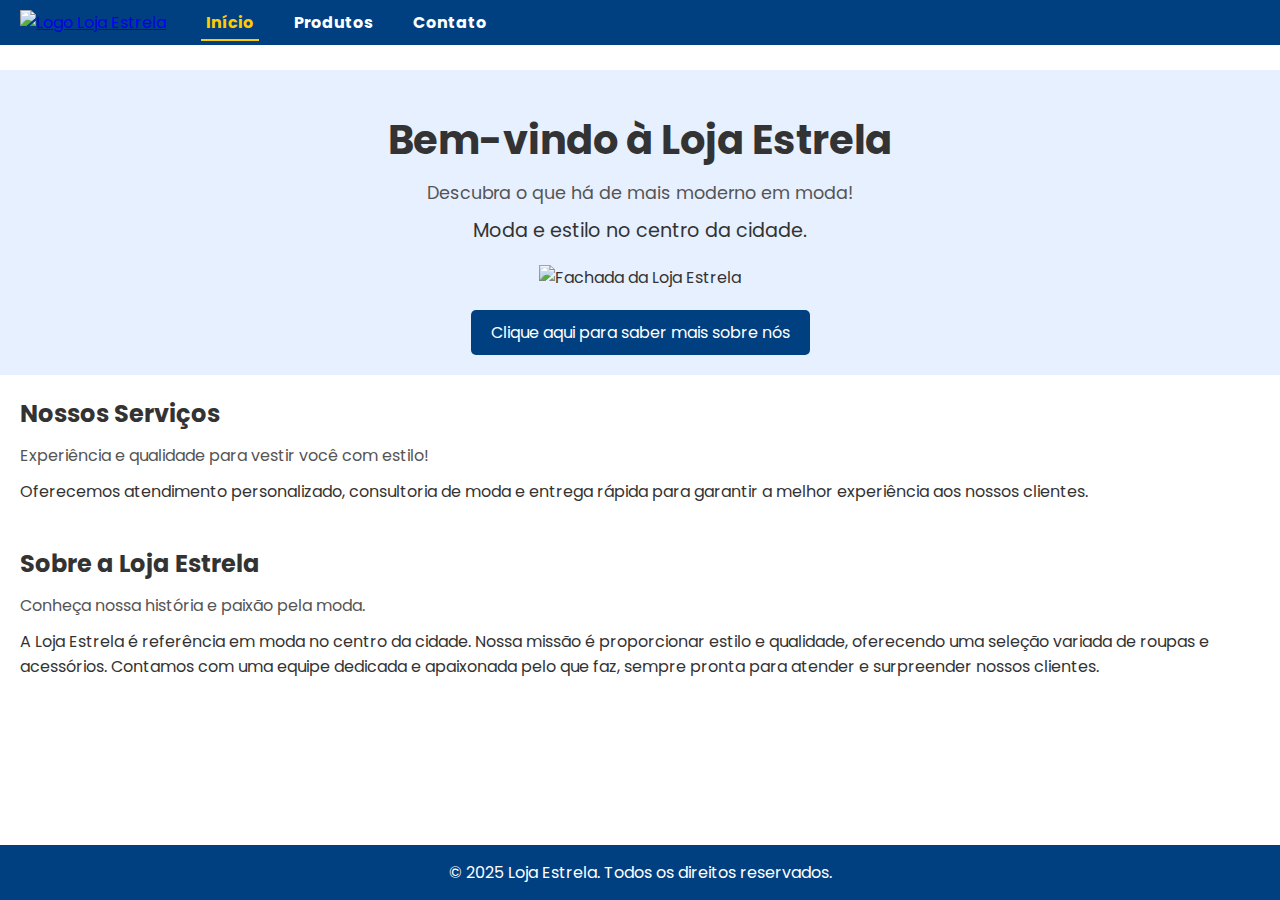
==== index.html @ eb865dee "Add files via upload" ====
<!DOCTYPE html>
<html lang="pt-BR">
<head>
  <meta charset="UTF-8">
  <meta name="viewport" content="width=device-width, initial-scale=1.0">
  <title>Loja Estrela - Página Inicial</title>
  <link href="https://fonts.googleapis.com/css2?family=Poppins:wght@300;400;600&display=swap" rel="stylesheet">
  <link rel="stylesheet" href="style.css">
</head>
<body>
  <header>
    <nav class="menu">
      <div class="logo-container">
        <a href="index.html">
          <img src="imagens/logo.png" alt="Logo Loja Estrela" class="logo">
        </a>
      </div>
      <ul>
        <li><a href="index.html" class="active">Início</a></li>
        <li><a href="produtos.html">Produtos</a></li>
        <li><a href="contato.html">Contato</a></li>
      </ul>
    </nav>
    <div class="hero">
      <h1>Bem-vindo à Loja Estrela</h1>
      <p class="tagline">Descubra o que há de mais moderno em moda!</p>
      <p>Moda e estilo no centro da cidade.</p>
      <img src="imagens/fachada.jpeg" alt="Fachada da Loja Estrela" class="fachada">
      <br>
      <a href="#sobre" class="btn">Clique aqui para saber mais sobre nós</a>
    </div>
  </header>

  <main>
    <section id="servicos">
      <h2>Nossos Serviços</h2>
      <p class="tagline">Experiência e qualidade para vestir você com estilo!</p>
      <p>Oferecemos atendimento personalizado, consultoria de moda e entrega rápida para garantir a melhor experiência aos nossos clientes.</p>
    </section>

    <section id="sobre">
      <h2>Sobre a Loja Estrela</h2>
      <p class="tagline">Conheça nossa história e paixão pela moda.</p>
      <p>A Loja Estrela é referência em moda no centro da cidade. Nossa missão é proporcionar estilo e qualidade, oferecendo uma seleção variada de roupas e acessórios. Contamos com uma equipe dedicada e apaixonada pelo que faz, sempre pronta para atender e surpreender nossos clientes.</p>
    </section>
  </main>

  <footer>
    <p>&copy; 2025 Loja Estrela. Todos os direitos reservados.</p>
  </footer>
</body>
</html>
---- style.css ----
/* Reset e estilos base */
* {
    margin: 0;
    padding: 0;
    box-sizing: border-box;
    font-family: 'Poppins', sans-serif;
  }
  
  html, body {
    height: 100%;
    color: #333;
  }
  
  /* Layout geral com footer na parte inferior */
  body {
    display: flex;
    flex-direction: column;
  }
  
  /* Navbar fixa ao topo */
  .menu {
    position: fixed;
    top: 0;
    left: 0;
    right: 0;
    background: #004080;
    padding: 10px 20px;
    z-index: 1000;
    display: flex;
    align-items: center;
  }
  .logo-container {
    margin-right: 20px;
  }
  .logo {
    height: 40px;
  }
  
  .menu ul {
    list-style: none;
    display: flex;
    margin: 0;
    padding: 0;
  }
  .menu ul li {
    margin: 0 15px;
  }
  .menu ul li a {
    color: #fff;
    text-decoration: none;
    font-weight: bold;
    padding: 5px;
    transition: color 0.3s, border-bottom 0.3s;
  }
  .menu ul li a:hover,
  .menu ul li a.active {
    color: #ffcc00;
    border-bottom: 2px solid #ffcc00;
  }
  
  /* Para evitar que o conteúdo fique oculto atrás da navbar fixa */
  header {
    margin-top: 70px; /* Espaço equivalente à altura da navbar */
    text-align: center;
    background: #e6f0ff;
    padding: 20px;
  }
  
  .hero {
    margin-top: 20px;
  }
  .hero h1 {
    font-size: 2.5rem;
    margin-bottom: 10px;
  }
  .hero .tagline {
    font-size: 1.1rem;
    color: #555;
    margin-bottom: 10px;
  }
  .hero p {
    font-size: 1.2rem;
    margin-bottom: 20px;
  }
  .fachada {
    max-width: 100%;
    height: auto;
    margin-bottom: 20px;
  }
  .btn {
    display: inline-block;
    background: #004080;
    color: #fff;
    padding: 10px 20px;
    text-decoration: none;
    border-radius: 5px;
    transition: background 0.3s;
  }
  .btn:hover {
    background: #ffcc00;
    color: #004080;
  }
  
  /* Conteúdo principal e espaçamentos */
  main {
    flex: 1;
    padding: 20px;
    line-height: 1.6;
  }
  section {
    margin-bottom: 40px;
  }
  .tagline {
    font-size: 1rem;
    color: #555;
    margin: 10px 0;
  }
  
  /* Seção de produtos */
  .produtos-container {
    display: flex;
    flex-wrap: wrap;
    justify-content: center;
    gap: 20px;
    align-items: flex-start;
  }
  .produto {
    border: 1px solid #ddd;
    padding: 15px;
    width: 200px;
    text-align: center;
    background: #fff;
    transition: transform 0.3s;
  }
  .produto:hover {
    transform: scale(1.05);
  }
  .produto img {
    width: 100%;
    height: auto;
    margin-bottom: 10px;
  }
  .produto-btn {
    background: #004080;
    color: #fff;
    border: none;
    padding: 8px 16px;
    border-radius: 4px;
    cursor: pointer;
    transition: background 0.3s;
  }
  .produto-btn:hover {
    background: #ffcc00;
    color: #004080;
  }
  
  /* Seção de contato */
  .contato {
    display: flex;
    flex-wrap: wrap;
    gap: 40px;
    justify-content: center;
  }
  .form-contato, .localizacao {
    flex: 1;
    min-width: 300px;
  }
  .form-contato form {
    display: flex;
    flex-direction: column;
  }
  .form-contato label {
    margin-top: 10px;
    margin-bottom: 5px;
  }
  .form-contato input,
  .form-contato textarea {
    padding: 10px;
    border: 1px solid #ccc;
    border-radius: 4px;
    margin-bottom: 10px;
  }
  .form-contato button {
    margin-top: 15px;
    padding: 10px;
    background: #004080;
    color: #fff;
    border: none;
    border-radius: 4px;
    cursor: pointer;
    transition: background 0.3s;
  }
  .form-contato button:hover {
    background: #ffcc00;
    color: #004080;
  }
  
  /* Embed do Google Maps */
  .map-container {
    width: 100%;
    height: 400px;
  }
  .map-container iframe {
    width: 100%;
    height: 100%;
    border: 0;
  }
  
  /* Footer */
  footer {
    text-align: center;
    padding: 15px;
    background: #004080;
    color: #fff;
  }
  
  /* Responsividade */
  @media (max-width: 768px) {
    .menu ul {
      flex-direction: column;
    }
  }
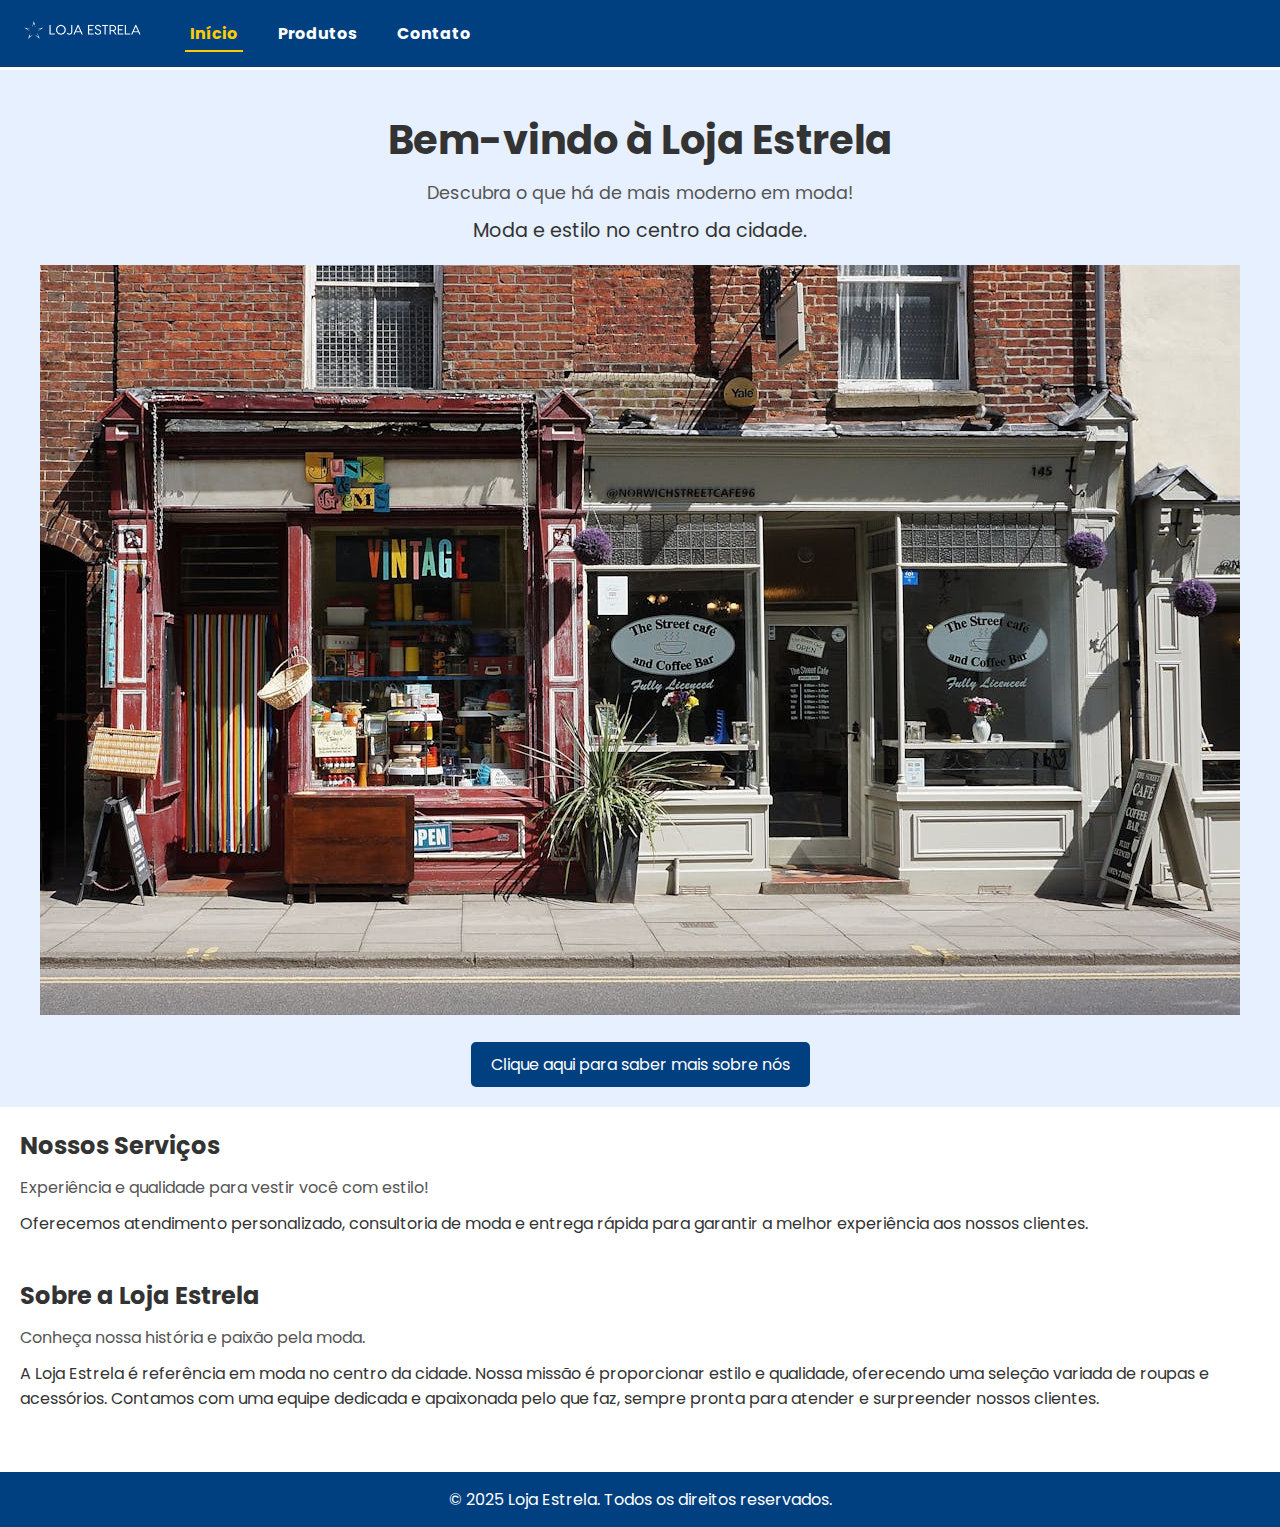
==== commit ab4ad1be: "Update index.html" ====
--- a/index.html
+++ b/index.html
@@ -12,7 +12,7 @@
     <nav class="menu">
       <div class="logo-container">
         <a href="index.html">
-          <img src="imagens/logo.png" alt="Logo Loja Estrela" class="logo">
+          <img src="logo.png" alt="Logo Loja Estrela" class="logo">
         </a>
       </div>
       <ul>
@@ -25,7 +25,7 @@
       <h1>Bem-vindo à Loja Estrela</h1>
       <p class="tagline">Descubra o que há de mais moderno em moda!</p>
       <p>Moda e estilo no centro da cidade.</p>
-      <img src="imagens/fachada.jpeg" alt="Fachada da Loja Estrela" class="fachada">
+      <img src="fachada.jpeg" alt="Fachada da Loja Estrela" class="fachada">
       <br>
       <a href="#sobre" class="btn">Clique aqui para saber mais sobre nós</a>
     </div>
